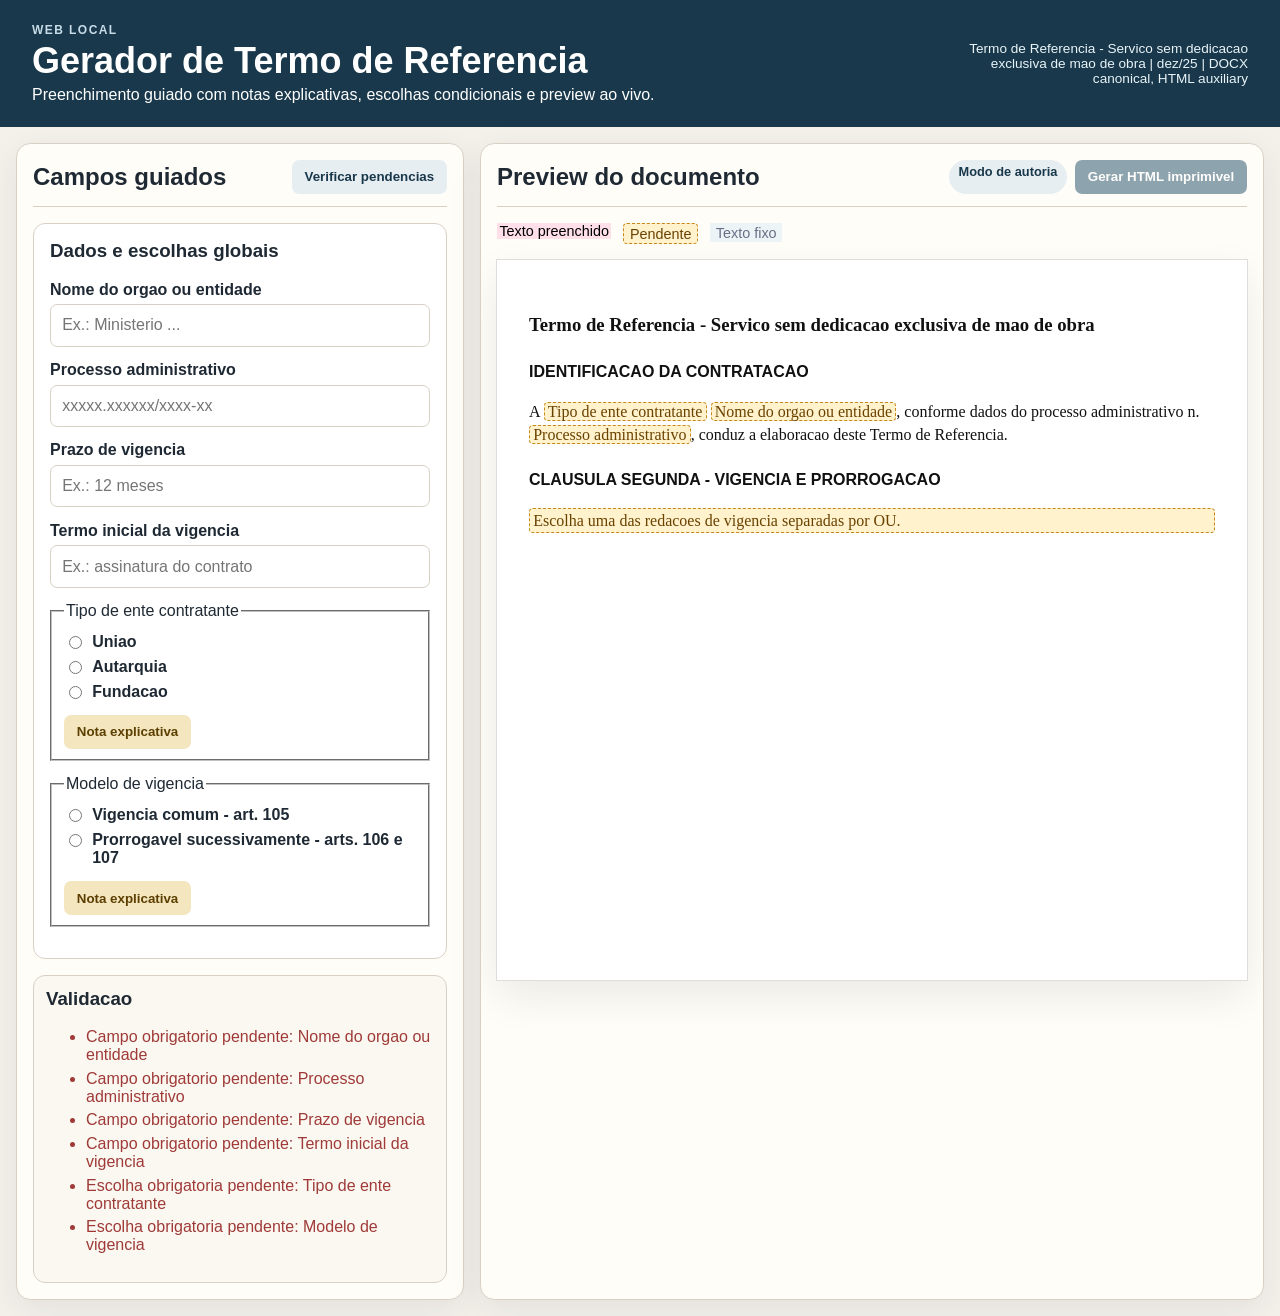
==== app/index.html @ 421a87ec "feat: complete local TR generator v1" ====
<!doctype html>
<html lang="pt-BR">
<head>
  <meta charset="utf-8">
  <meta name="viewport" content="width=device-width, initial-scale=1">
  <title>Gerador de Termo de Referencia</title>
  <link rel="stylesheet" href="styles.css">
</head>
<body>
  <header class="app-header">
    <div>
      <p class="eyebrow">Web local</p>
      <h1>Gerador de Termo de Referencia</h1>
      <p>Preenchimento guiado com notas explicativas, escolhas condicionais e preview ao vivo.</p>
    </div>
    <div class="model-meta" id="model-meta"></div>
  </header>

  <main class="workspace">
    <section class="panel controls" aria-labelledby="controls-title">
      <div class="panel-heading">
        <h2 id="controls-title">Campos guiados</h2>
        <button class="secondary" type="button" id="validate-button">Verificar pendencias</button>
      </div>
      <div id="form-root"></div>
      <div class="validation-box" aria-live="polite">
        <h3>Validacao</h3>
        <ul id="validation-list"></ul>
      </div>
    </section>

    <section class="panel preview" aria-labelledby="preview-title">
      <div class="panel-heading">
        <h2 id="preview-title">Preview do documento</h2>
        <div class="preview-actions">
          <span class="badge">Modo de autoria</span>
          <button type="button" id="export-button">Gerar HTML imprimivel</button>
        </div>
      </div>
      <div class="legend" aria-label="Legenda de autoria">
        <span><mark>Texto preenchido</mark></span>
        <span><span class="unresolved sample">Pendente</span></span>
        <span><span class="fixed sample">Texto fixo</span></span>
      </div>
      <article class="document-preview" id="preview-root"></article>
    </section>
  </main>

  <dialog id="note-dialog" class="note-dialog">
    <form method="dialog">
      <button class="dialog-close" value="close" aria-label="Fechar nota">x</button>
    </form>
    <h2 id="note-title"></h2>
    <div id="note-body"></div>
  </dialog>

  <script src="model-data.js"></script>
  <script src="app.js"></script>
</body>
</html>
---- app/styles.css ----
:root {
  --bg: #f4f1eb;
  --panel: #fffdf8;
  --ink: #1f2933;
  --muted: #667085;
  --line: #d8d0c4;
  --accent: #315c74;
  --accent-strong: #19384b;
  --warning: #9f3a38;
  --mark: #ffe0ea;
  --pending: #fff2cc;
  --fixed: #edf4f7;
}

* {
  box-sizing: border-box;
}

body {
  margin: 0;
  background: var(--bg);
  color: var(--ink);
  font-family: Arial, Helvetica, sans-serif;
}

.app-header {
  display: flex;
  justify-content: space-between;
  gap: 1rem;
  padding: 1.25rem clamp(1rem, 3vw, 2rem);
  background: var(--accent-strong);
  color: #fff;
}

.app-header h1 {
  margin: 0.1rem 0;
  font-size: clamp(1.5rem, 3vw, 2.25rem);
}

.app-header p {
  margin: 0.2rem 0;
}

.eyebrow {
  color: #c8dce8;
  font-size: 0.75rem;
  font-weight: 700;
  letter-spacing: 0.12em;
  text-transform: uppercase;
}

.model-meta {
  align-self: center;
  max-width: 18rem;
  color: #e8f4f8;
  font-size: 0.85rem;
  text-align: right;
}

.workspace {
  display: grid;
  grid-template-columns: minmax(18rem, 28rem) 1fr;
  gap: 1rem;
  padding: 1rem;
}

.panel {
  min-height: calc(100vh - 8rem);
  background: var(--panel);
  border: 1px solid var(--line);
  border-radius: 0.9rem;
  box-shadow: 0 0.6rem 2rem rgba(31, 41, 51, 0.08);
}

.controls {
  overflow: auto;
  padding: 1rem;
}

.preview {
  overflow: auto;
  padding: 1rem;
}

.panel-heading {
  display: flex;
  align-items: center;
  justify-content: space-between;
  gap: 0.75rem;
  border-bottom: 1px solid var(--line);
  margin-bottom: 1rem;
  padding-bottom: 0.75rem;
}

.panel-heading h2 {
  margin: 0;
}

.section-card {
  border: 1px solid var(--line);
  border-radius: 0.75rem;
  margin-bottom: 1rem;
  padding: 1rem;
  background: #fff;
}

.section-card h3 {
  margin-top: 0;
}

.field-group,
.choice-group {
  margin: 0.9rem 0;
}

label {
  display: block;
  font-weight: 700;
  margin-bottom: 0.35rem;
}

input[type="text"] {
  width: 100%;
  border: 1px solid var(--line);
  border-radius: 0.45rem;
  padding: 0.7rem;
  font: inherit;
}

.choice-option {
  display: flex;
  gap: 0.45rem;
  align-items: flex-start;
  margin: 0.45rem 0;
}

button {
  border: 0;
  border-radius: 0.45rem;
  background: var(--accent);
  color: #fff;
  cursor: pointer;
  font-weight: 700;
  padding: 0.6rem 0.8rem;
}

button.secondary {
  background: #e7eef2;
  color: var(--accent-strong);
}

button.note-button {
  margin-top: 0.4rem;
  background: #f4e6bf;
  color: #5c3f00;
}

.validation-box {
  border: 1px solid var(--line);
  border-radius: 0.75rem;
  padding: 0.75rem;
  background: #fbf8f1;
}

.validation-box h3 {
  margin-top: 0;
}

.validation-box li {
  margin: 0.35rem 0;
}

.validation-box .ok {
  color: #206a3b;
}

.validation-box .error {
  color: var(--warning);
}

.document-preview {
  max-width: 54rem;
  min-height: 45rem;
  margin: 0 auto;
  padding: clamp(1rem, 3vw, 2rem);
  background: #fff;
  color: #111;
  font-family: "Times New Roman", Times, serif;
  font-size: 12pt;
  line-height: 1.45;
  box-shadow: 0 0 0 1px #ddd, 0 1rem 2.5rem rgba(0, 0, 0, 0.08);
}

.document-preview h2 {
  font-family: Arial, Helvetica, sans-serif;
  font-size: 1rem;
  margin: 1.4rem 0 0.6rem;
  text-transform: uppercase;
}

mark {
  background: var(--mark);
  padding: 0 0.15rem;
}

.unresolved {
  background: var(--pending);
  border: 1px dashed #c88719;
  border-radius: 0.25rem;
  color: #6a4200;
  padding: 0 0.2rem;
}

.fixed.sample,
.unresolved.sample {
  display: inline-block;
  padding: 0.1rem 0.35rem;
}

.fixed.sample {
  background: var(--fixed);
}

.legend {
  display: flex;
  flex-wrap: wrap;
  gap: 0.75rem;
  margin-bottom: 1rem;
  color: var(--muted);
  font-size: 0.9rem;
}

.badge {
  border-radius: 999px;
  background: #e7eef2;
  color: var(--accent-strong);
  font-size: 0.8rem;
  font-weight: 700;
  padding: 0.25rem 0.6rem;
}

.preview-actions {
  display: flex;
  flex-wrap: wrap;
  gap: 0.5rem;
  justify-content: flex-end;
}

#export-button:disabled {
  cursor: not-allowed;
  opacity: 0.55;
}

.note-dialog {
  max-width: min(44rem, 90vw);
  border: 0;
  border-radius: 0.9rem;
  padding: 1.25rem;
  box-shadow: 0 1rem 4rem rgba(0, 0, 0, 0.25);
}

.note-dialog::backdrop {
  background: rgba(0, 0, 0, 0.35);
}

.dialog-close {
  float: right;
  background: #ececec;
  color: #333;
}

@media (max-width: 860px) {
  .app-header {
    display: block;
  }

  .model-meta {
    margin-top: 0.75rem;
    text-align: left;
  }

  .workspace {
    grid-template-columns: 1fr;
  }

  .preview-actions {
    justify-content: flex-start;
  }

  .panel {
    min-height: auto;
  }
}
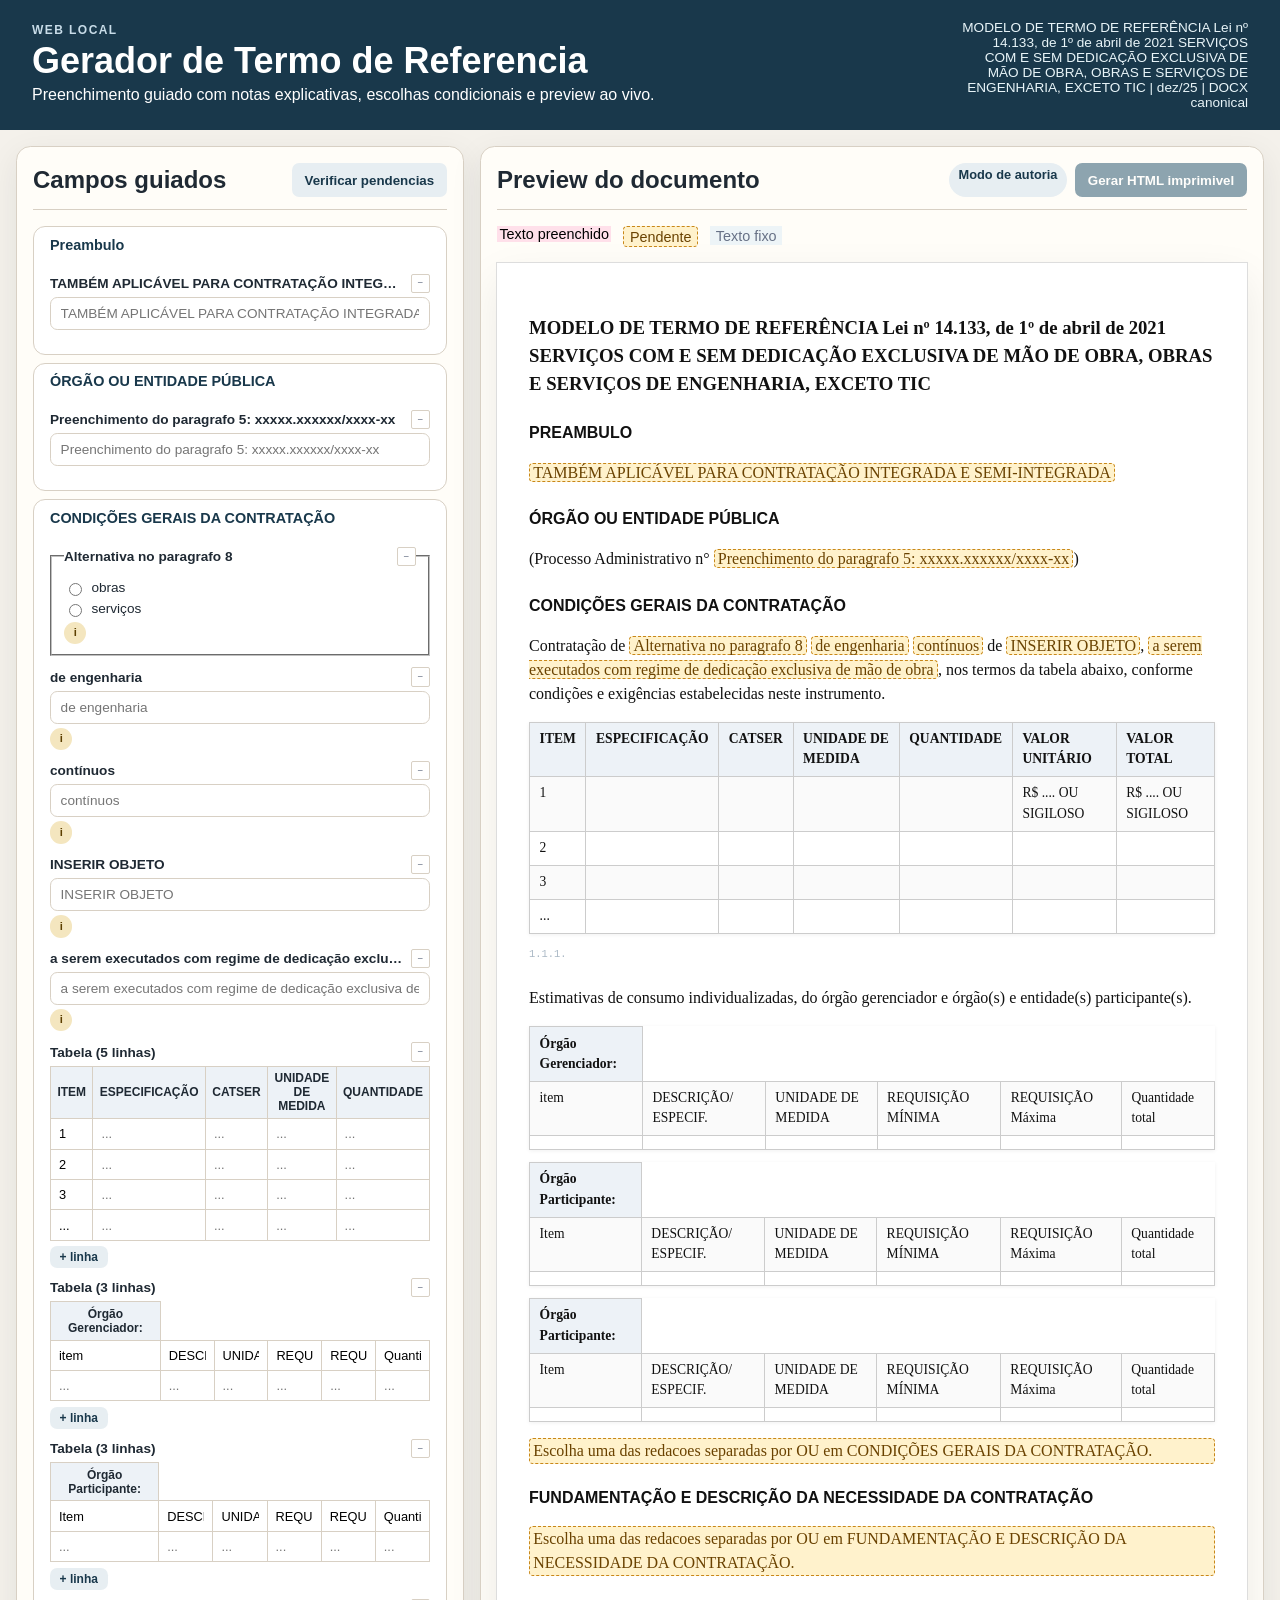
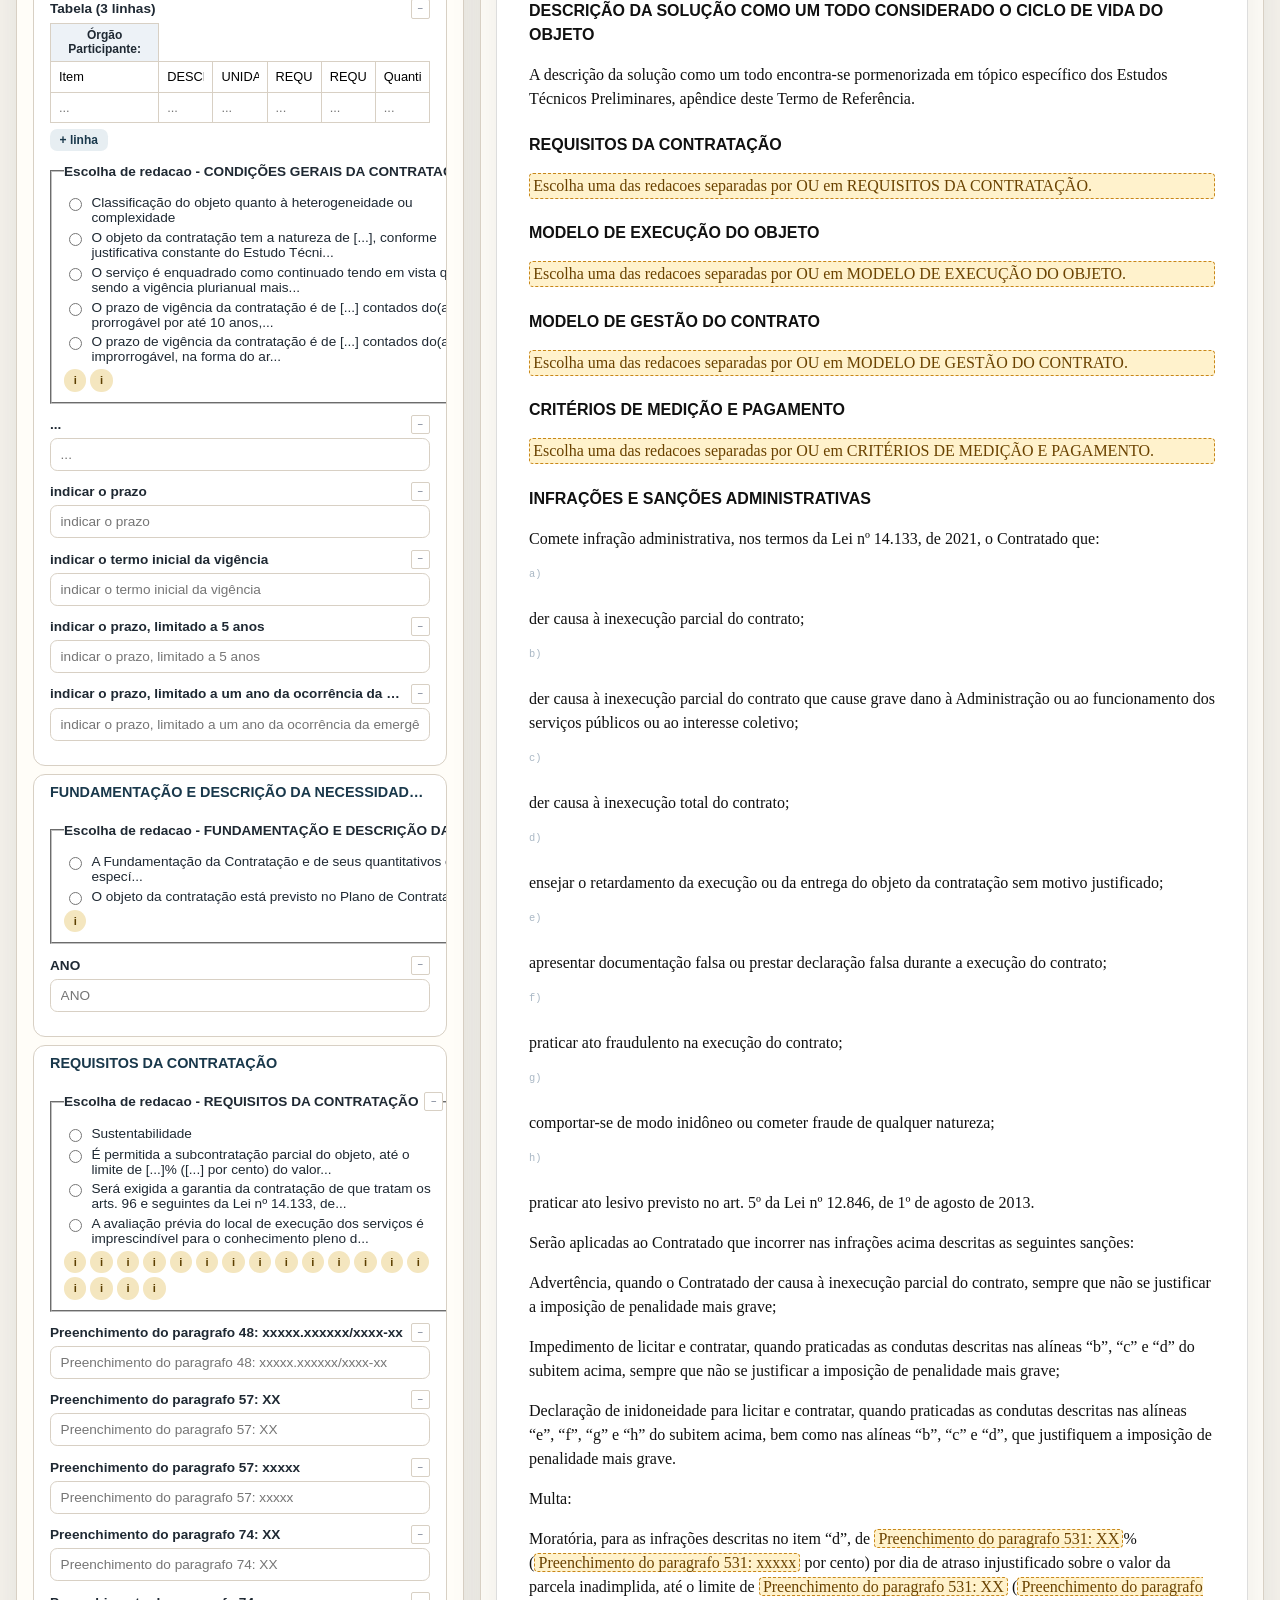
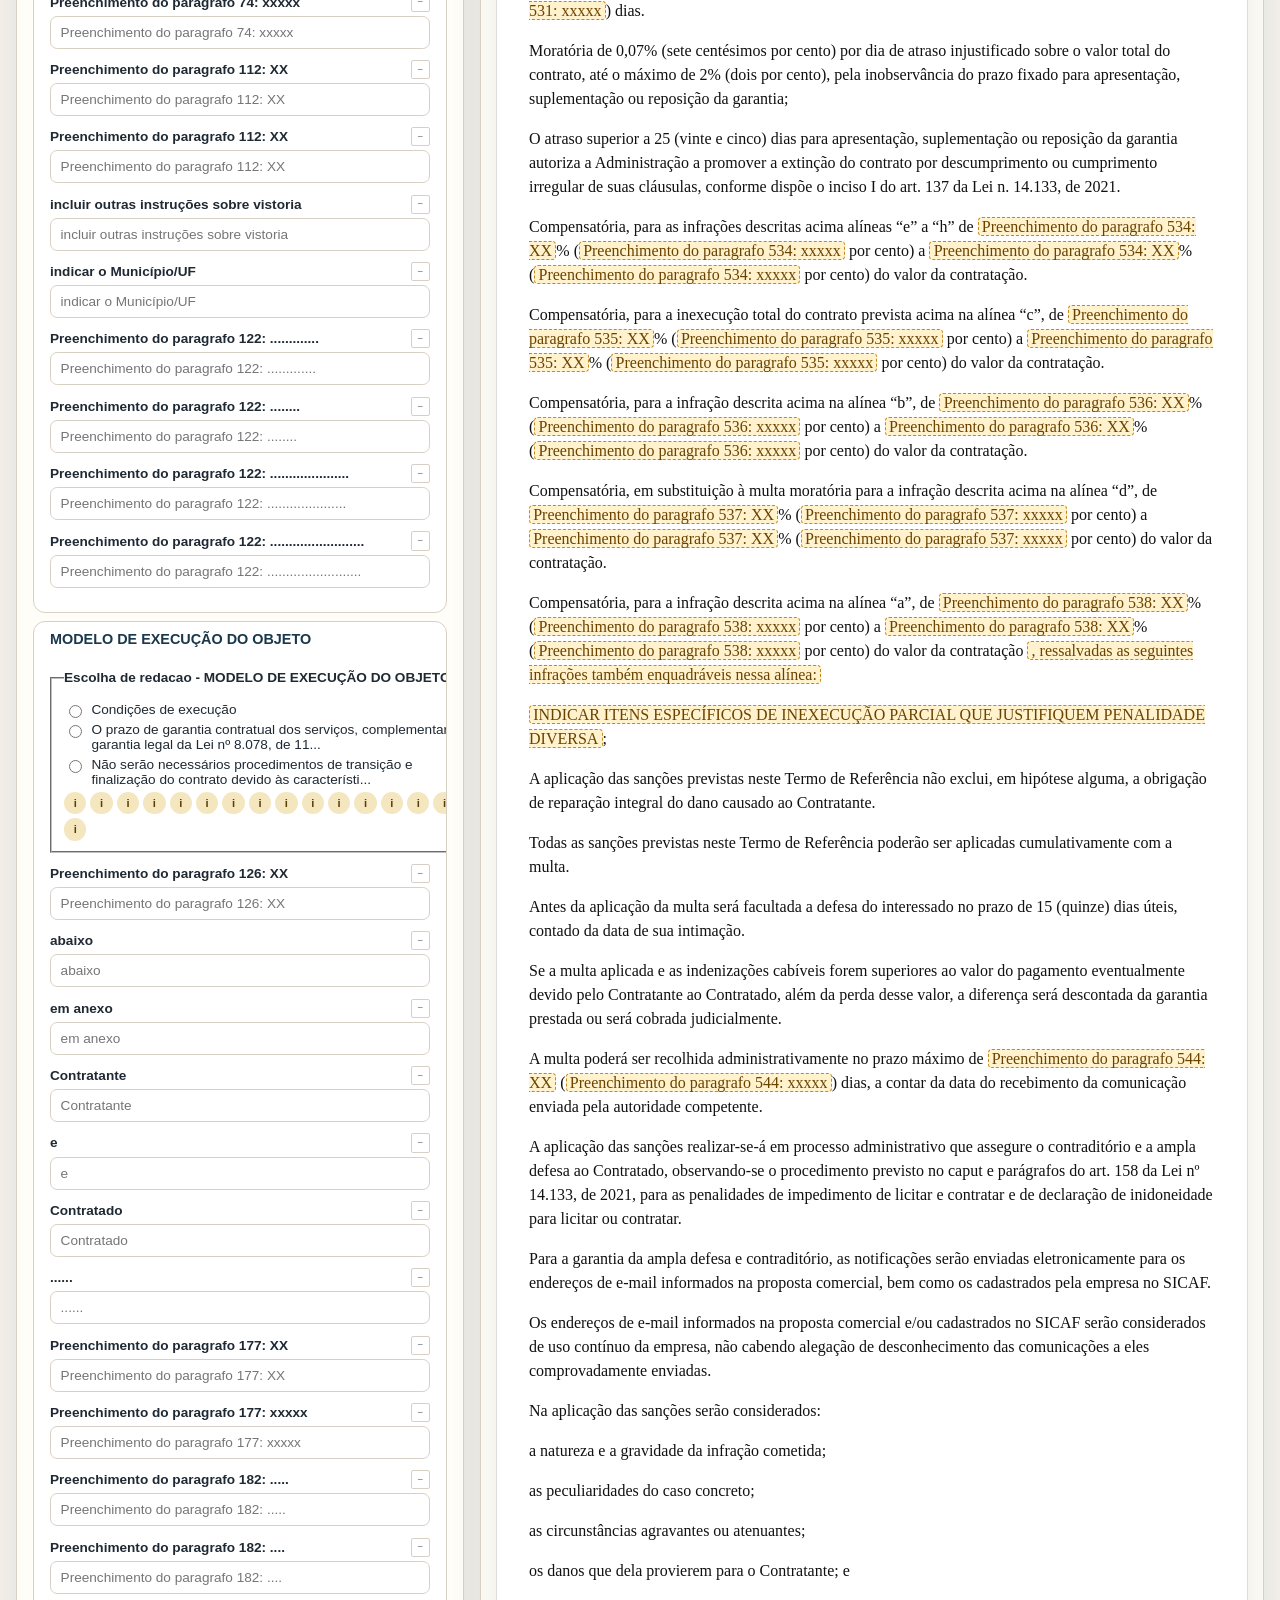
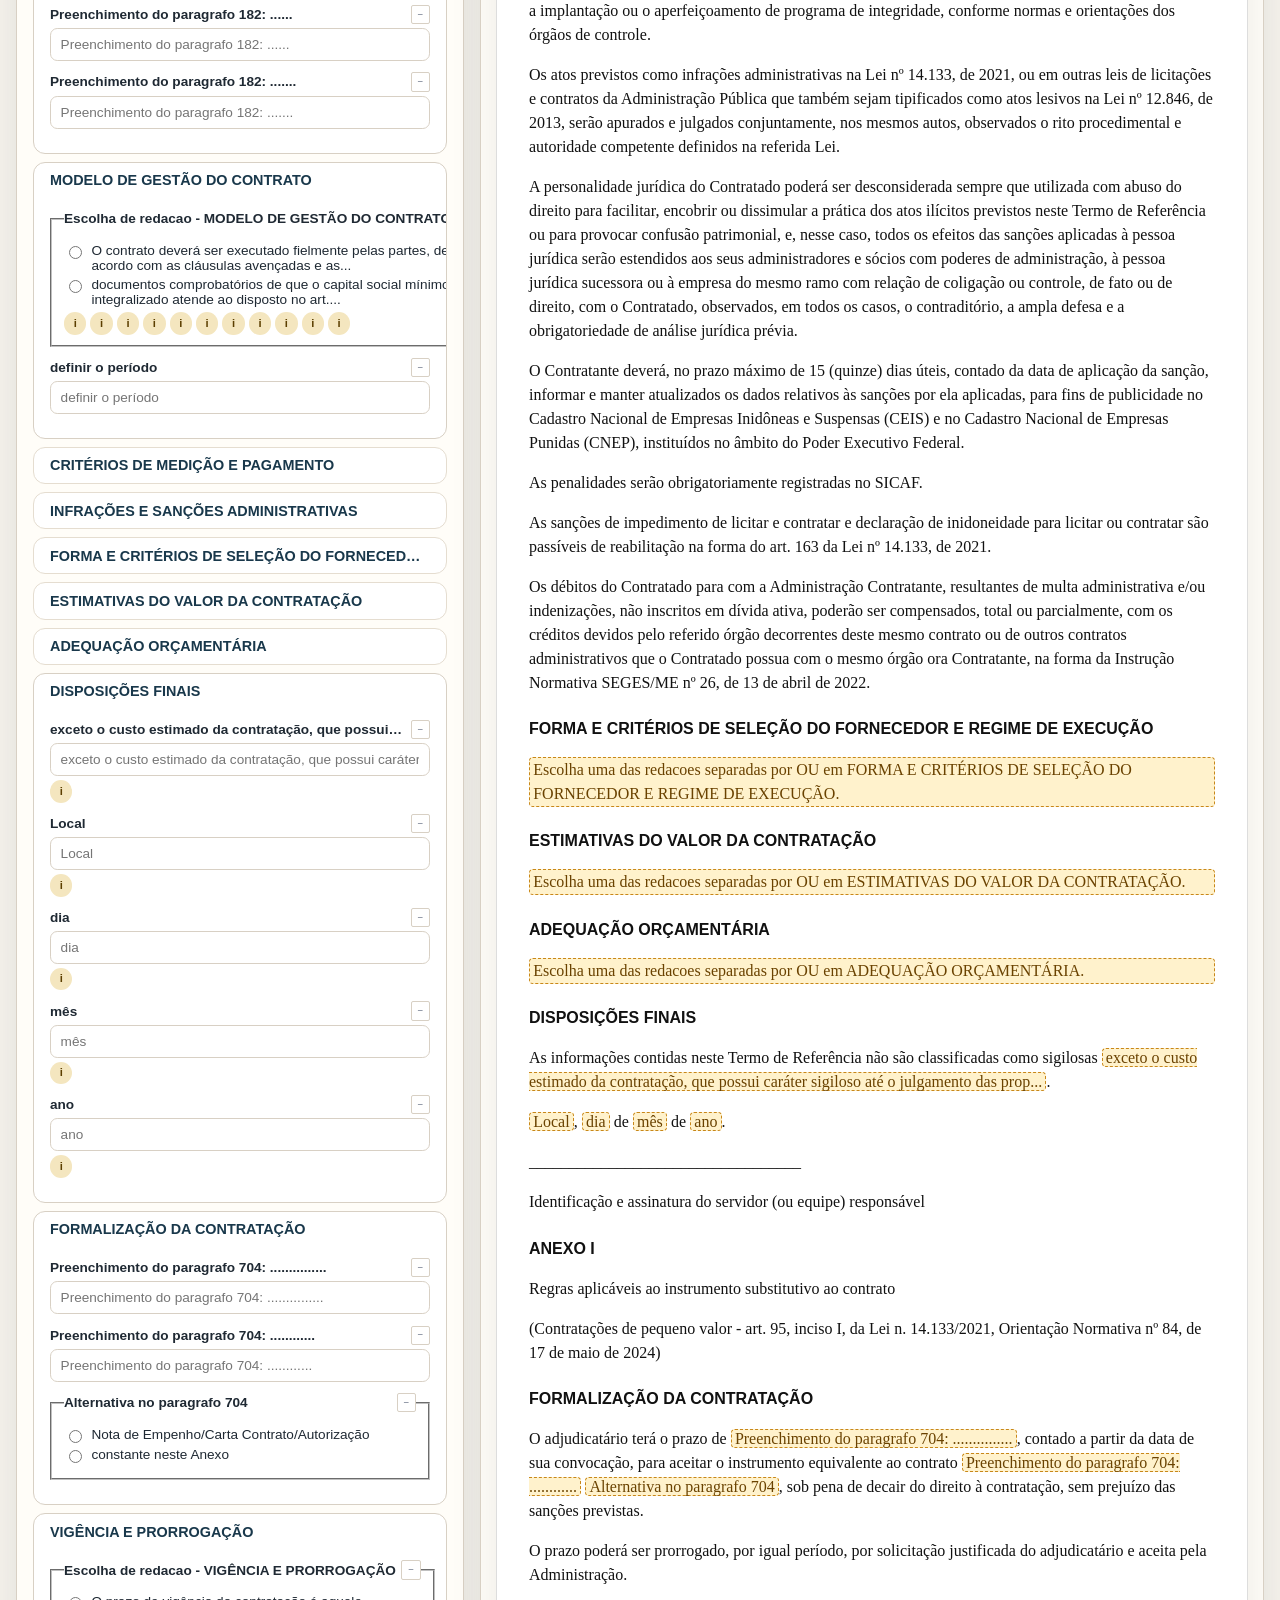
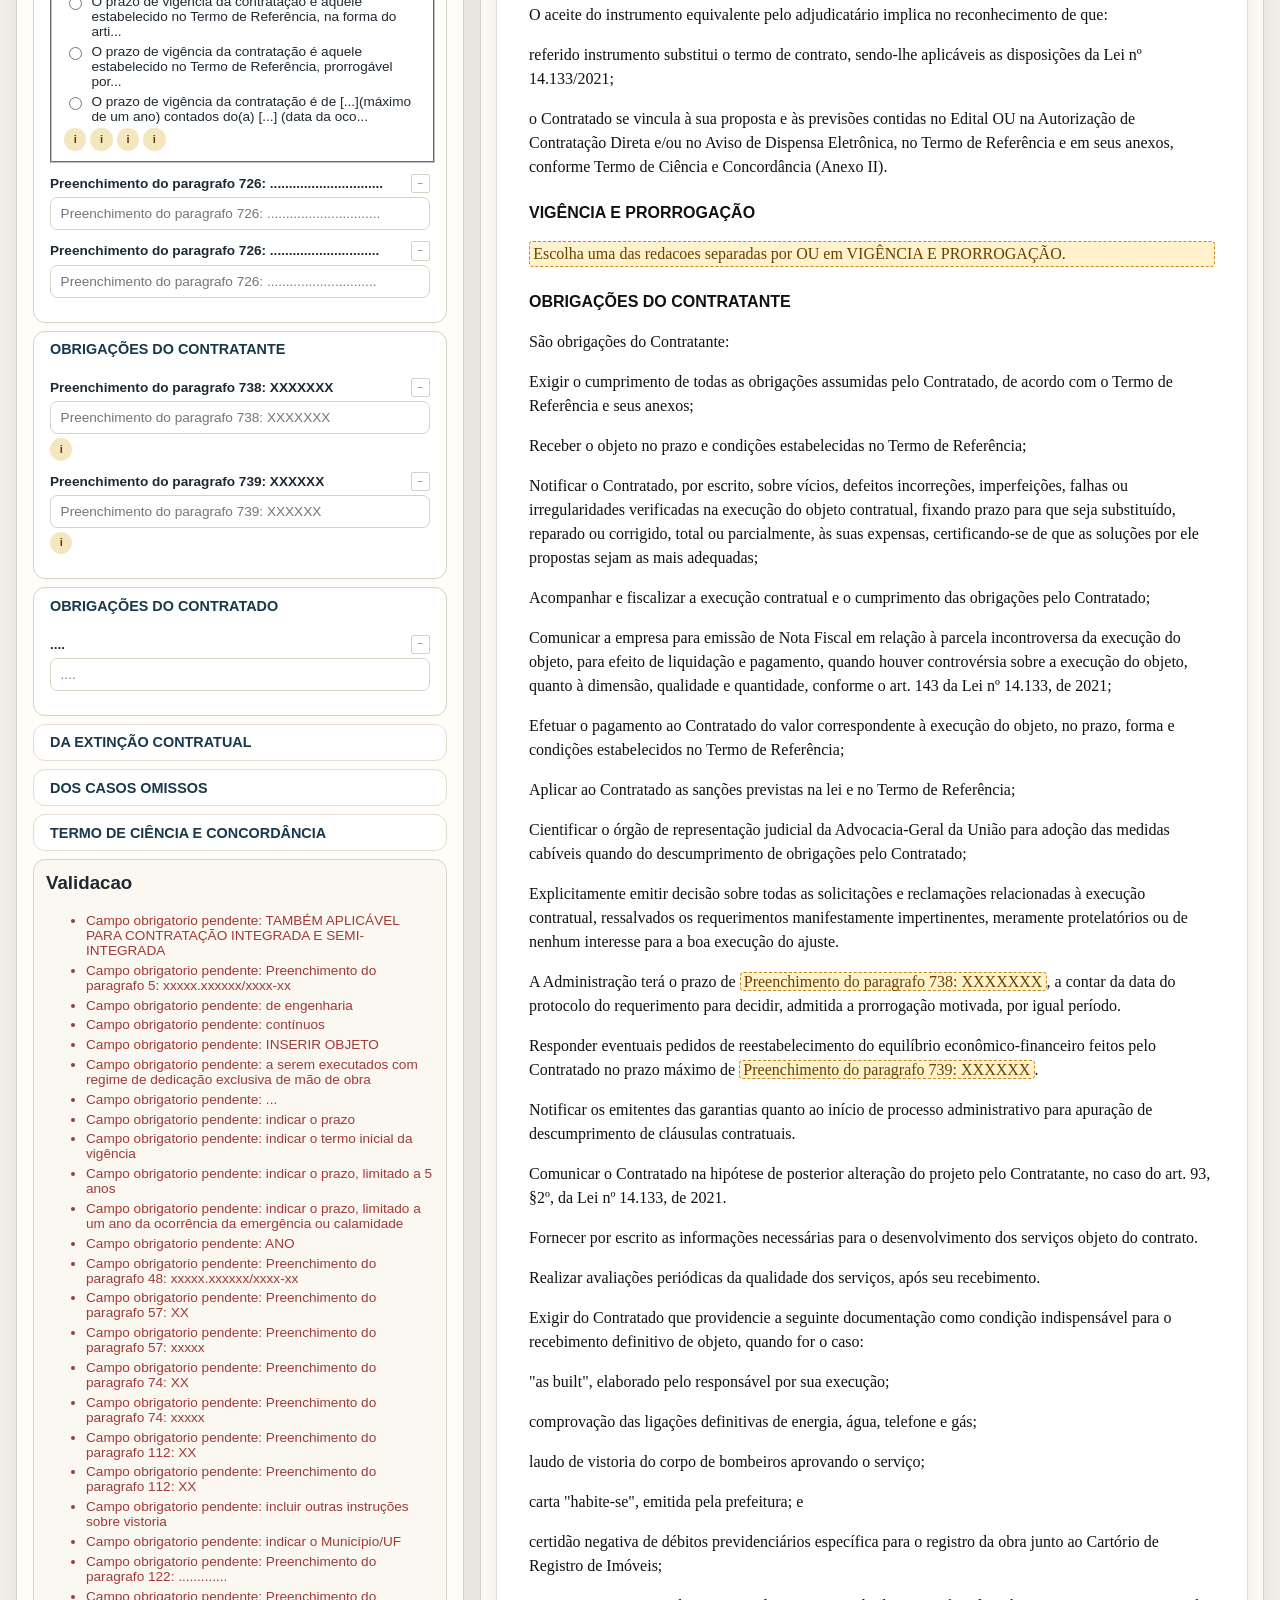
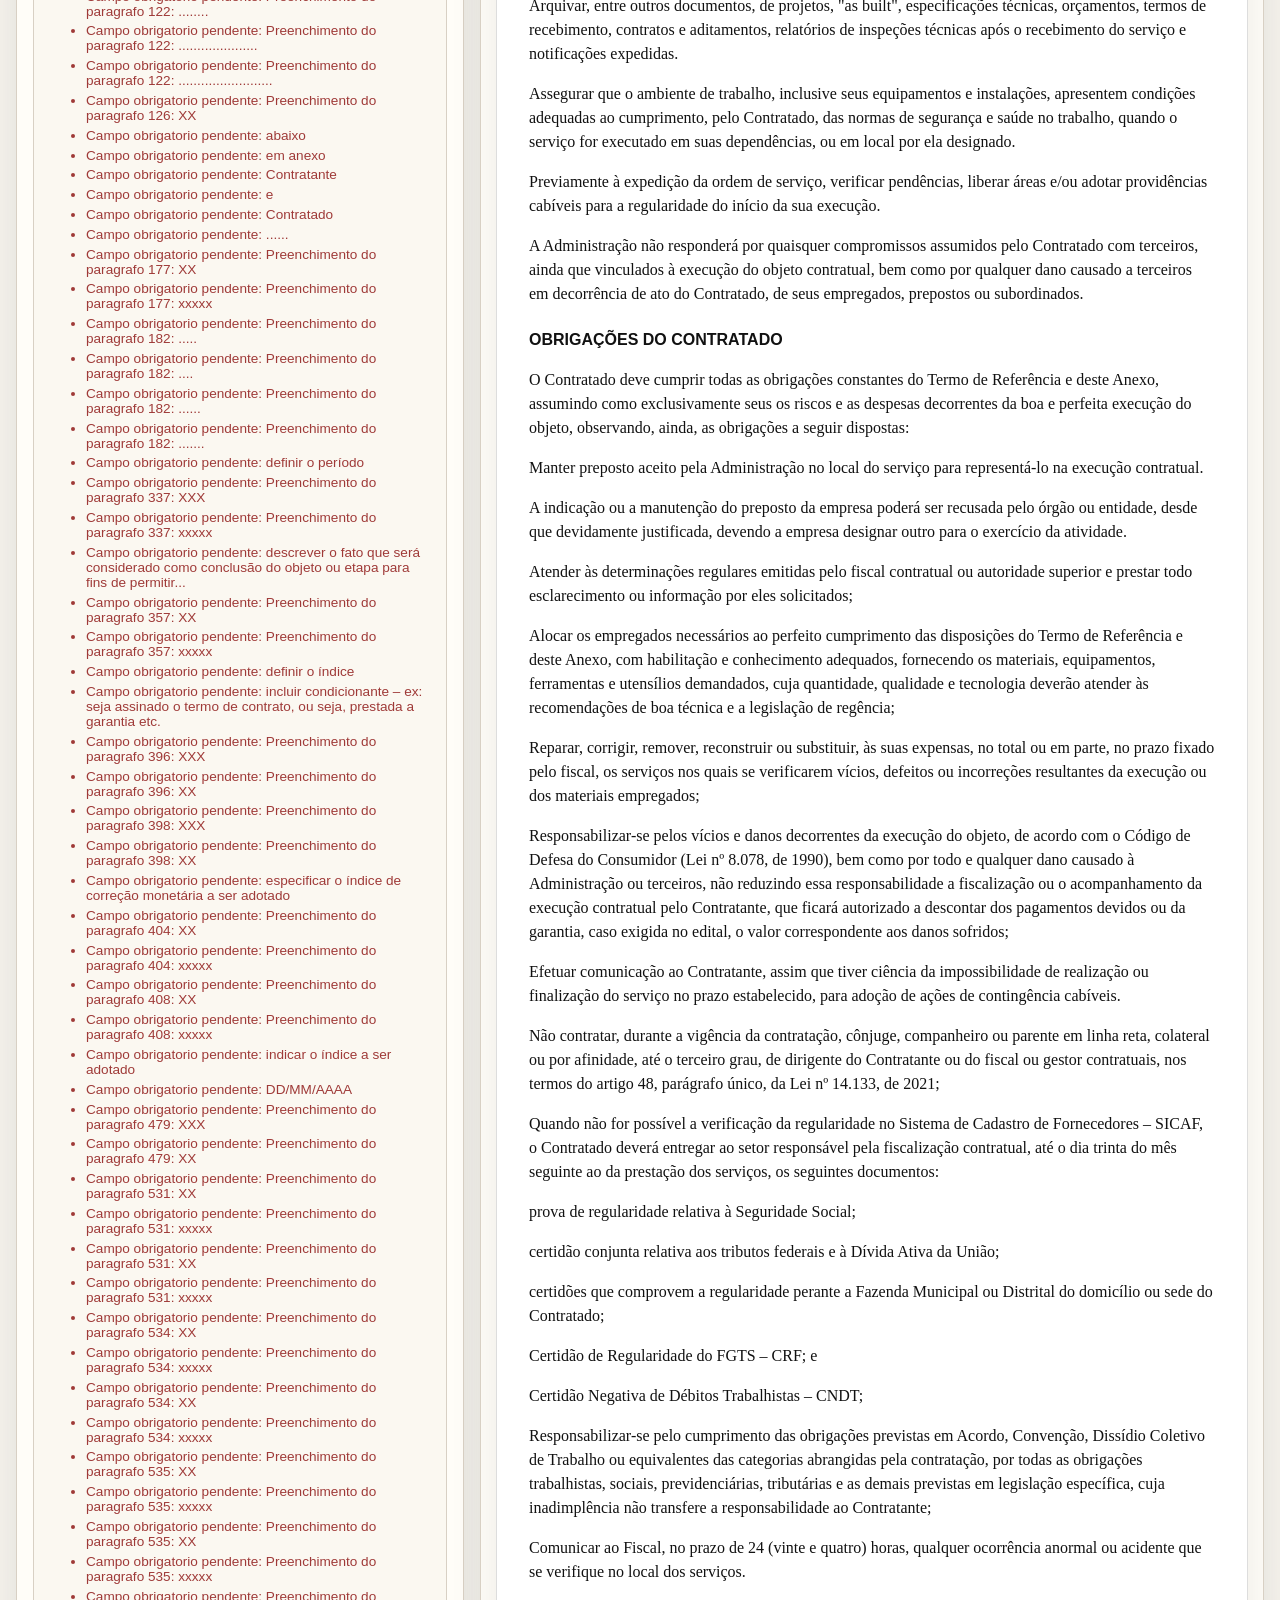
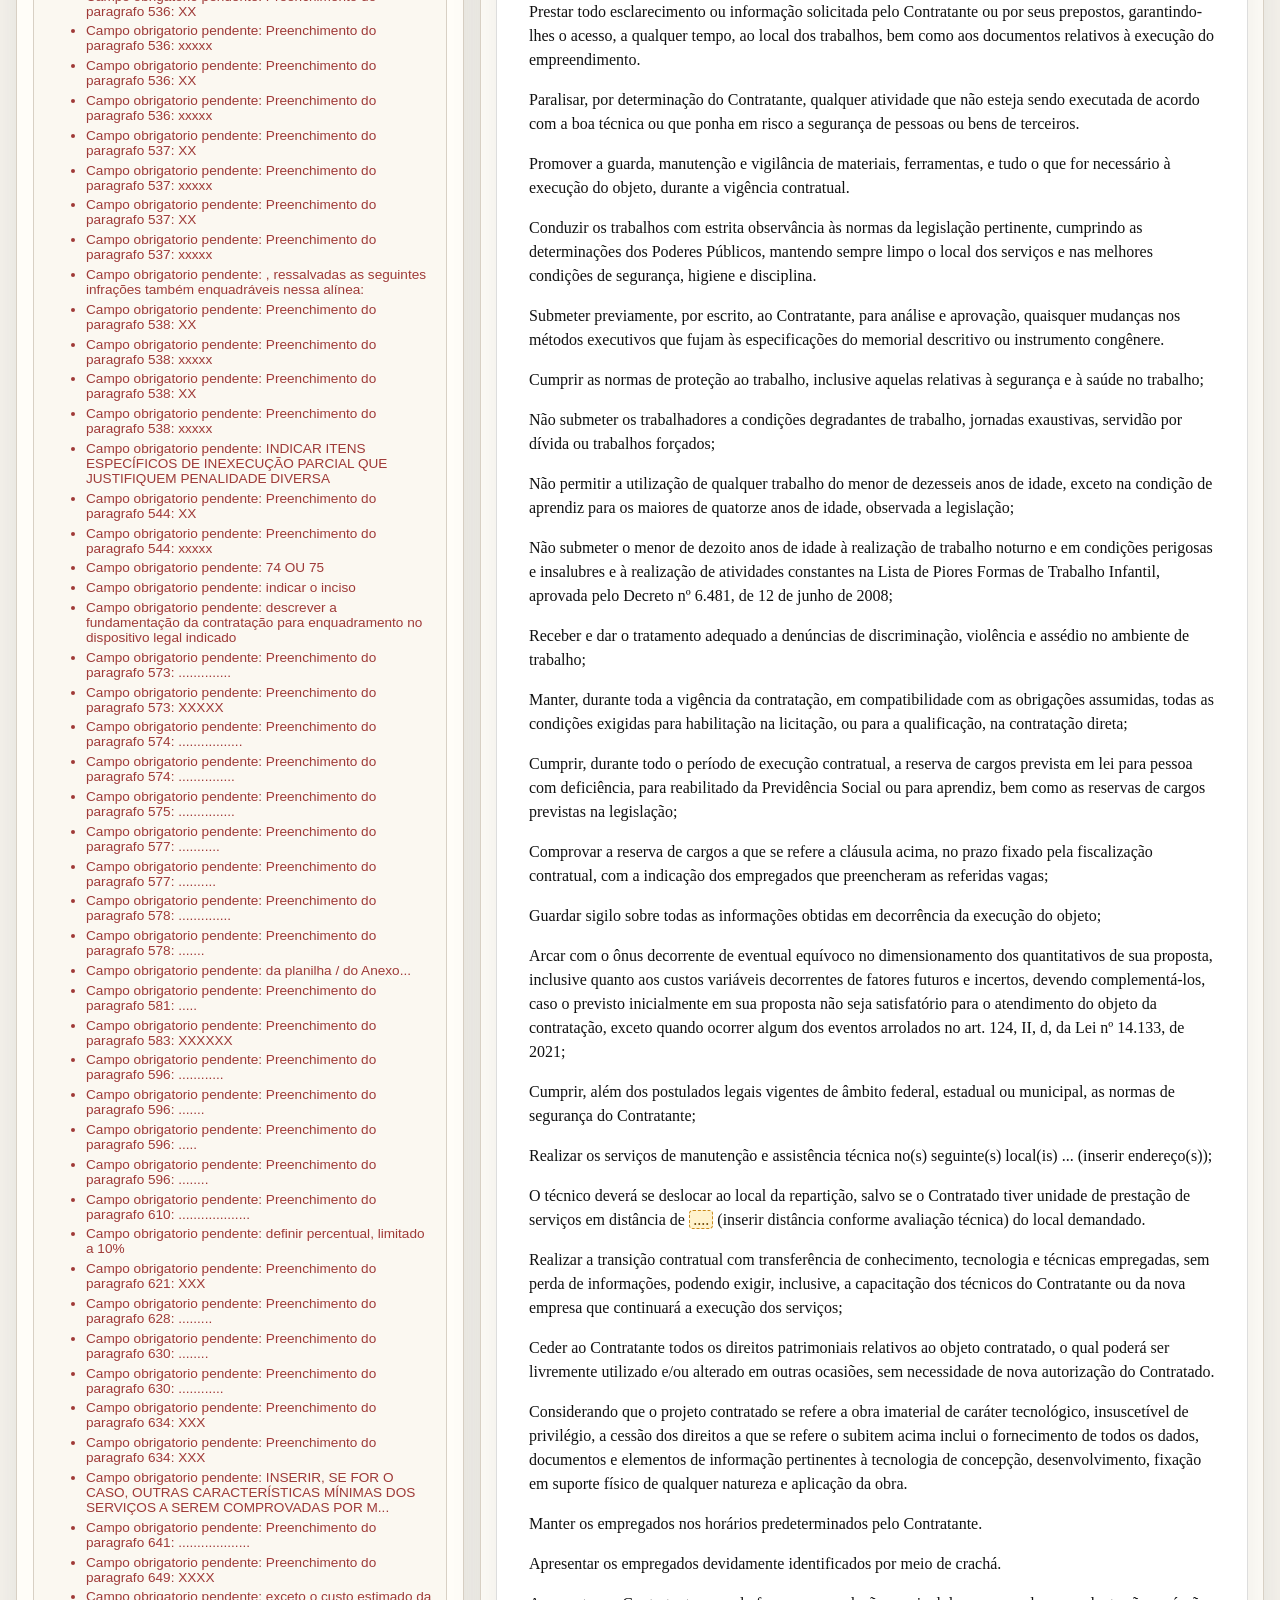
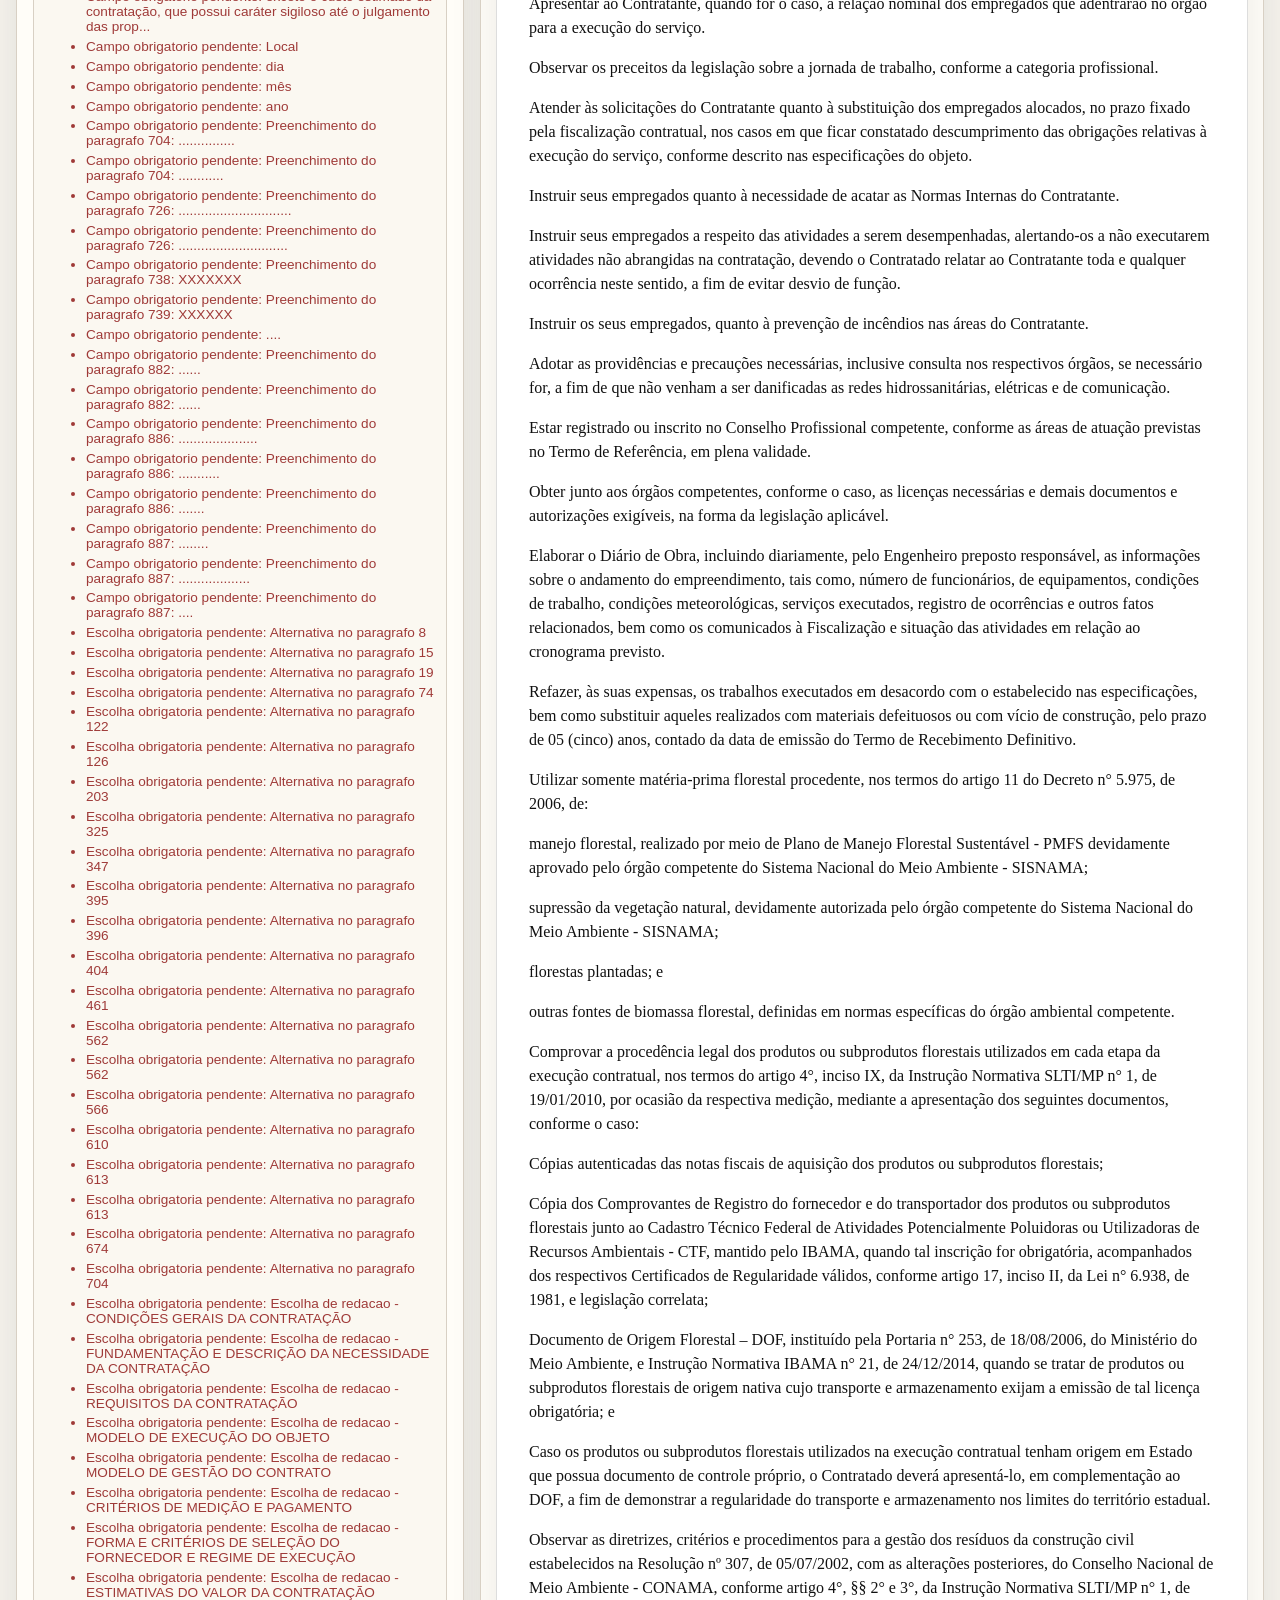
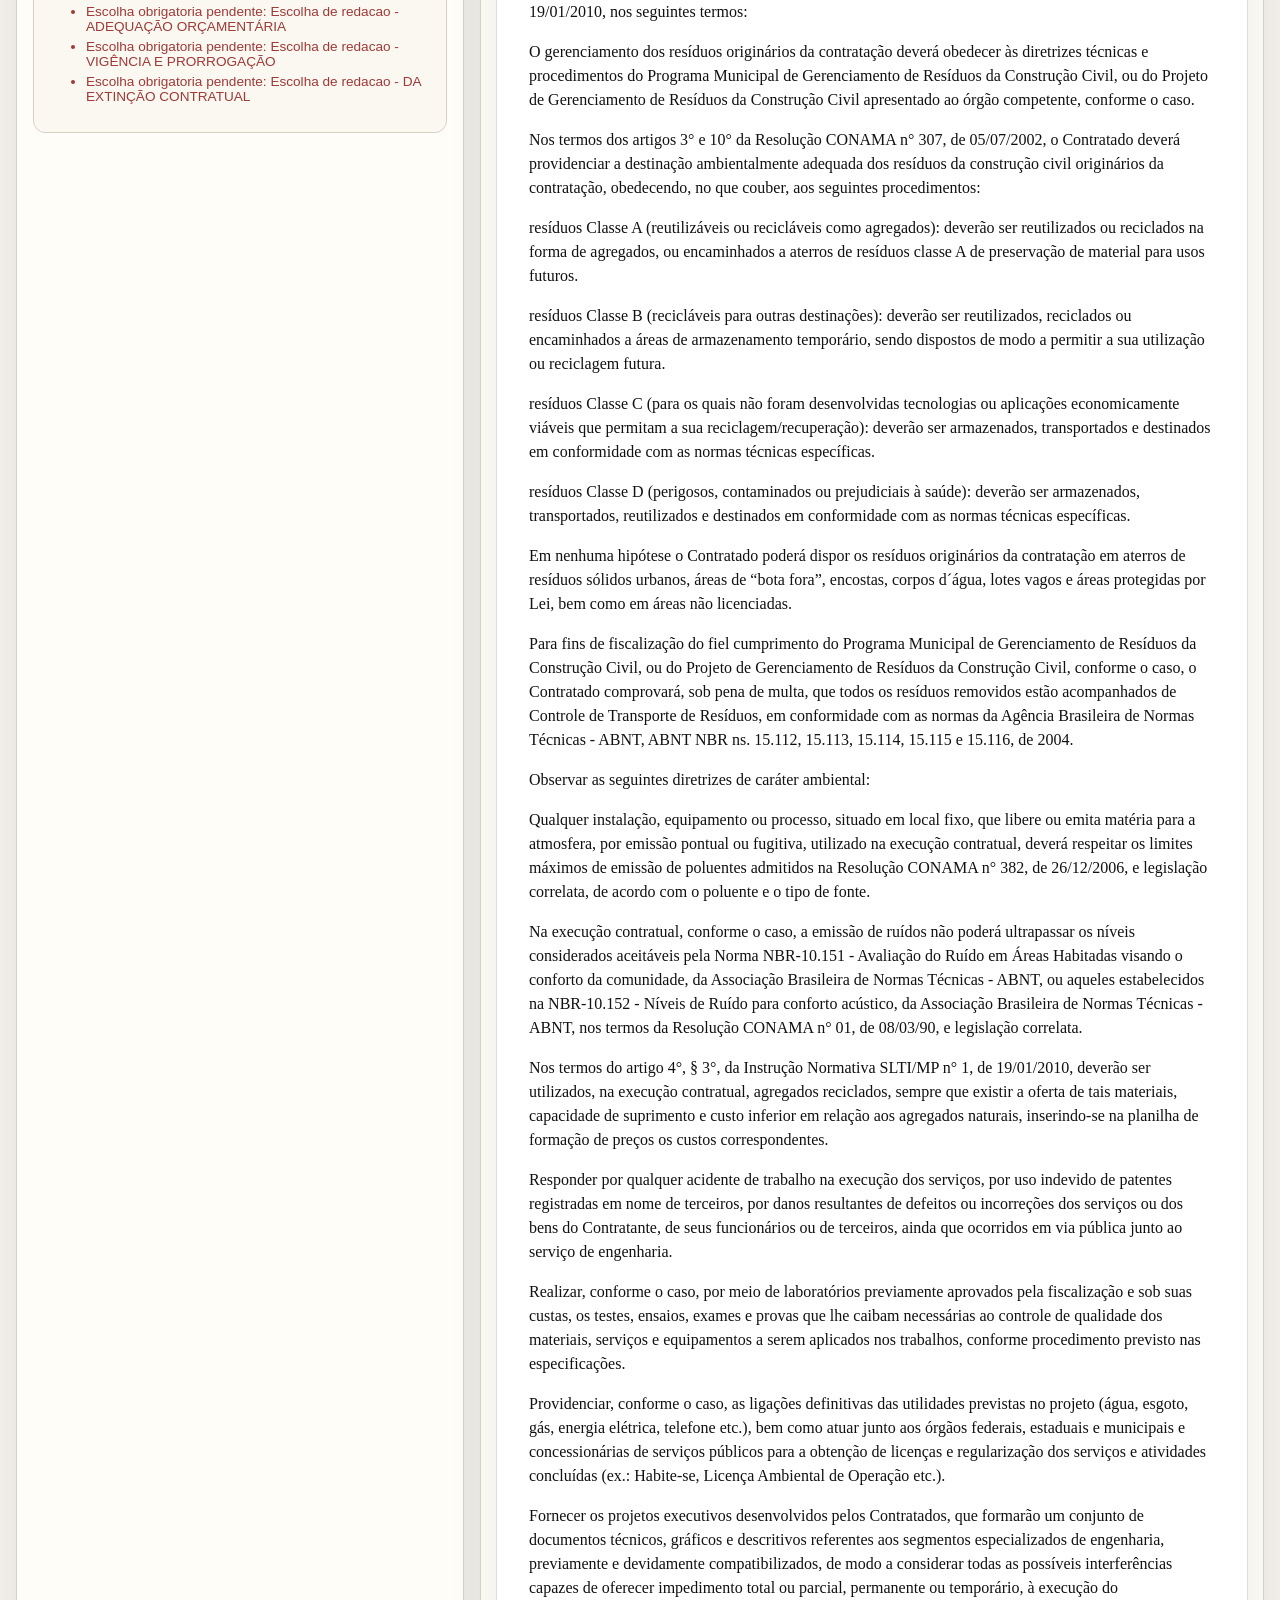
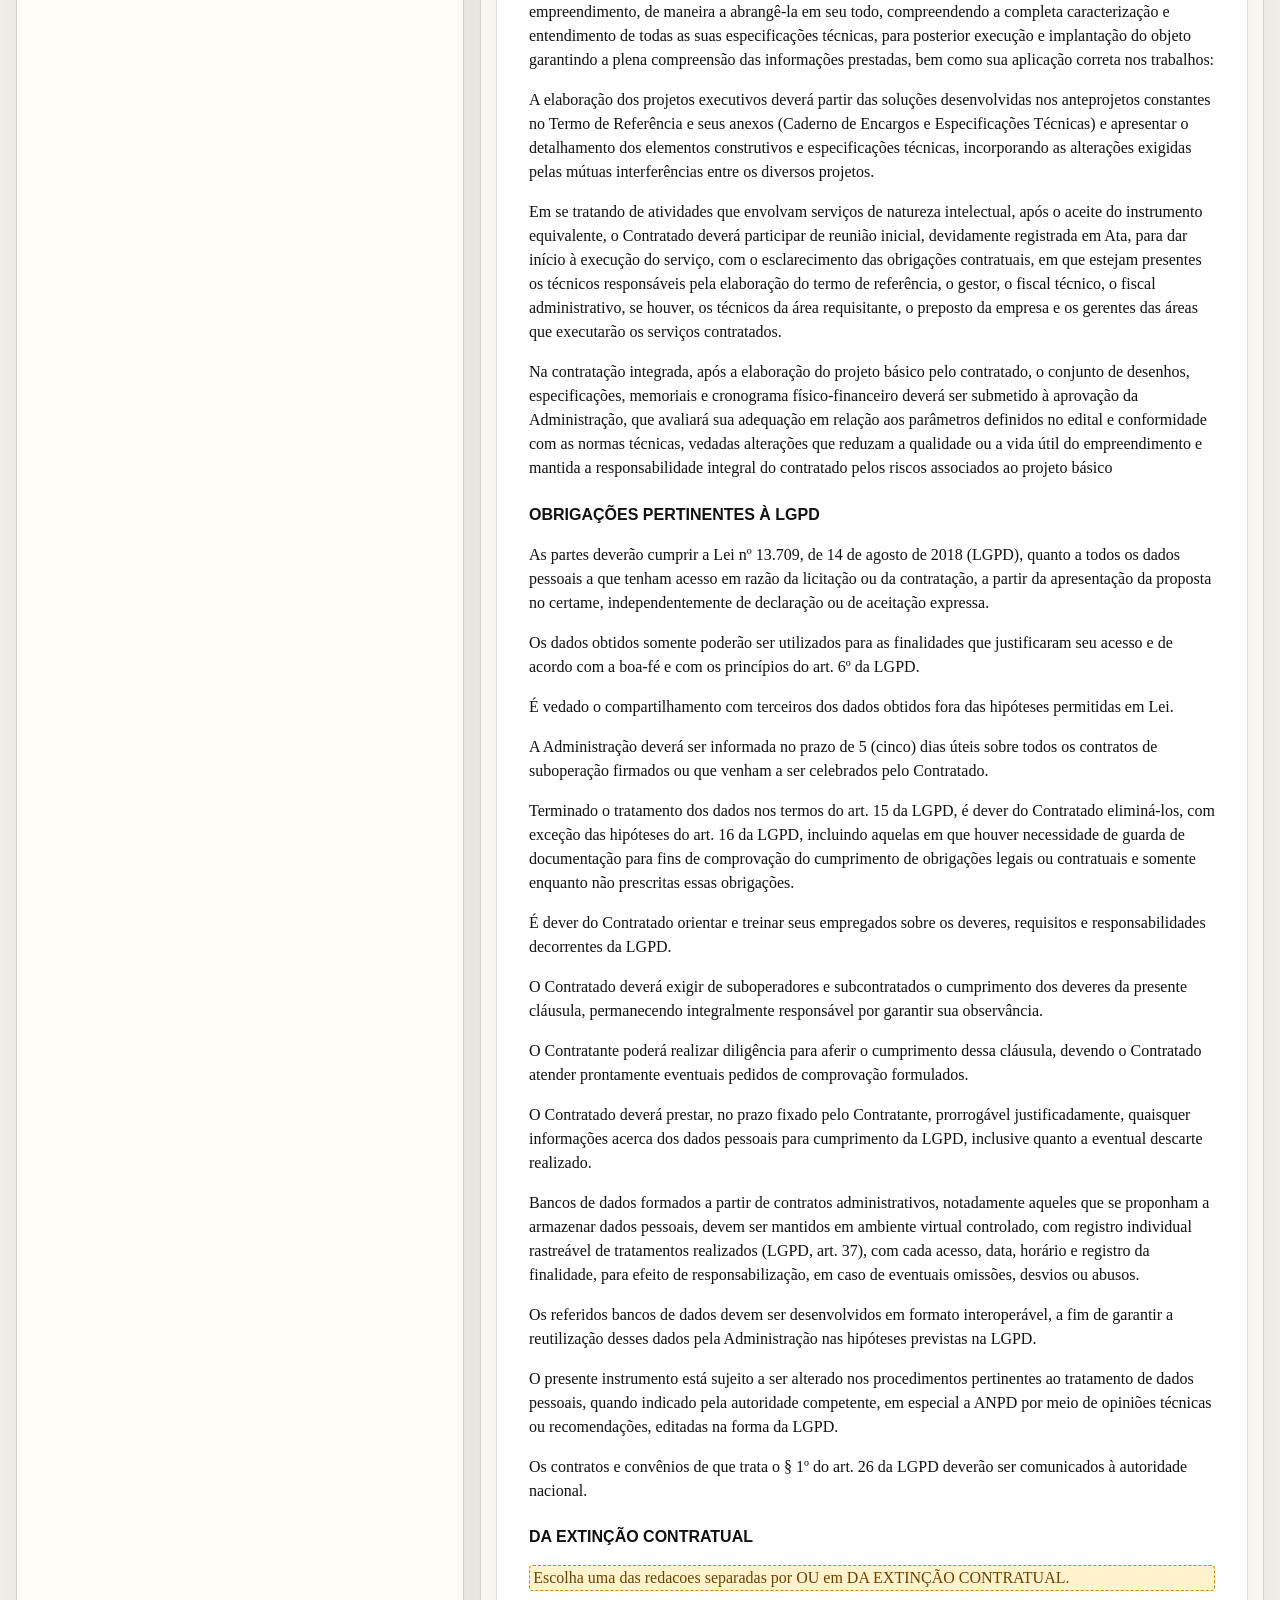
==== commit 48a5ab58: "chore: iteracao experimental sem metodologia Melhorias aplicadas de forma exploratoria: - Extrator D" ====
--- a/app/index.html
+++ b/app/index.html
@@ -50,7 +50,6 @@
     <form method="dialog">
       <button class="dialog-close" value="close" aria-label="Fechar nota">x</button>
     </form>
-    <h2 id="note-title"></h2>
     <div id="note-body"></div>
   </dialog>
 
--- a/app/styles.css
+++ b/app/styles.css
@@ -96,63 +96,189 @@
   margin: 0;
 }
 
+/* Section Card - Collapsible */
 .section-card {
   border: 1px solid var(--line);
   border-radius: 0.75rem;
-  margin-bottom: 1rem;
-  padding: 1rem;
+  margin-bottom: 0.5rem;
   background: #fff;
-}
-
-.section-card h3 {
-  margin-top: 0;
-}
-
+  transition: box-shadow 0.2s;
+  overflow: hidden;
+}
+
+.section-card.collapsed {
+  box-shadow: none;
+  border-color: #e5ddd0;
+}
+
+.section-header {
+  padding: 0.6rem 1rem;
+  cursor: pointer;
+  user-select: none;
+  display: flex;
+  align-items: center;
+  justify-content: space-between;
+}
+
+.section-header h3 {
+  margin: 0;
+  font-size: 0.9rem;
+  color: var(--accent-strong);
+  white-space: nowrap;
+  overflow: hidden;
+  text-overflow: ellipsis;
+}
+
+.section-body {
+  padding: 0 1rem 0.8rem;
+  transition: max-height 0.35s ease, opacity 0.35s ease, padding 0.35s ease;
+  max-height: 2000px;
+  opacity: 1;
+  overflow: visible;
+}
+
+.section-card.collapsed .section-body {
+  max-height: 0 !important;
+  overflow: hidden !important;
+  padding-top: 0 !important;
+  padding-bottom: 0 !important;
+  opacity: 0 !important;
+}
+
+/* Field / Choice Groups */
 .field-group,
 .choice-group {
-  margin: 0.9rem 0;
-}
-
-label {
-  display: block;
-  font-weight: 700;
-  margin-bottom: 0.35rem;
+  margin: 0.7rem 0;
+  transition: opacity 0.25s;
+}
+
+.field-group.excluded,
+.choice-group.excluded {
+  opacity: 0.4;
+}
+
+.field-group.excluded input,
+.choice-group.excluded input {
+  pointer-events: none;
+}
+
+.field-label,
+.field-group label.field-label,
+.choice-group legend.field-label {
+  display: flex;
+  align-items: center;
+  gap: 0.35rem;
+  font-weight: 700;
+  font-size: 0.85rem;
+  color: var(--ink);
+  margin-bottom: 0.25rem;
+  padding: 0;
+  border: none;
+  width: 100%;
+}
+
+.field-label span,
+.field-label-row .table-label {
+  flex: 1;
+  overflow: hidden;
+  text-overflow: ellipsis;
+  white-space: nowrap;
+}
+
+.field-label-row {
+  display: flex;
+  align-items: center;
+  gap: 0.35rem;
+  margin-bottom: 0.25rem;
+}
+
+.exclude-toggle {
+  flex-shrink: 0;
+  background: transparent;
+  color: var(--muted);
+  border: 1px solid var(--line);
+  border-radius: 2px;
+  padding: 0;
+  font-size: 0.6rem;
+  line-height: 1.2;
+  cursor: pointer;
+  width: 1.2rem;
+  height: 1.2rem;
+  display: inline-flex;
+  align-items: center;
+  justify-content: center;
+  transition: all 0.15s;
+  font-weight: 400;
+}
+
+.exclude-toggle:hover {
+  background: #f0e8d8;
+  color: var(--warning);
+  border-color: var(--warning);
+}
+
+.field-note-row {
+  display: flex;
+  flex-wrap: wrap;
+  gap: 0.25rem;
+  margin-top: 0.25rem;
+}
+
+button.note-button {
+  background: #f4e6bf;
+  color: #5c3f00;
+  border-radius: 50%;
+  width: 1.4rem;
+  height: 1.4rem;
+  padding: 0;
+  font-size: 0.7rem;
+  font-weight: 700;
+  line-height: 1;
+  display: inline-flex;
+  align-items: center;
+  justify-content: center;
 }
 
 input[type="text"] {
   width: 100%;
   border: 1px solid var(--line);
   border-radius: 0.45rem;
-  padding: 0.7rem;
+  padding: 0.5rem 0.6rem;
   font: inherit;
+  font-size: 0.85rem;
+  transition: border-color 0.15s;
+}
+
+input[type="text"]:focus {
+  border-color: var(--accent);
+  outline: none;
+  box-shadow: 0 0 0 2px rgba(49, 92, 116, 0.15);
 }
 
 .choice-option {
   display: flex;
-  gap: 0.45rem;
+  gap: 0.4rem;
   align-items: flex-start;
-  margin: 0.45rem 0;
-}
-
-button {
-  border: 0;
-  border-radius: 0.45rem;
-  background: var(--accent);
-  color: #fff;
-  cursor: pointer;
-  font-weight: 700;
-  padding: 0.6rem 0.8rem;
-}
-
-button.secondary {
-  background: #e7eef2;
-  color: var(--accent-strong);
-}
-
-button.note-button {
-  margin-top: 0.4rem;
-  background: #f4e6bf;
-  color: #5c3f00;
+  margin: 0.3rem 0;
+  font-size: 0.85rem;
+  word-break: break-word;
+  overflow-wrap: break-word;
+}
+
+.choice-option span {
+  flex: 1;
+  min-width: 0;
+}
+
+.choice-group legend {
+  font-weight: 700;
+  font-size: 0.85rem;
+  margin-bottom: 0.2rem;
+  max-width: 100%;
+}
+
+.choice-group legend.field-label {
+  max-width: 100%;
 }
 
 .validation-box {
@@ -167,7 +293,8 @@
 }
 
 .validation-box li {
-  margin: 0.35rem 0;
+  margin: 0.3rem 0;
+  font-size: 0.85rem;
 }
 
 .validation-box .ok {
@@ -187,7 +314,7 @@
   color: #111;
   font-family: "Times New Roman", Times, serif;
   font-size: 12pt;
-  line-height: 1.45;
+  line-height: 1.5;
   box-shadow: 0 0 0 1px #ddd, 0 1rem 2.5rem rgba(0, 0, 0, 0.08);
 }
 
@@ -211,6 +338,16 @@
   padding: 0 0.2rem;
 }
 
+.excluded-placeholder {
+  display: inline-block;
+  width: 0.6em;
+  height: 0.6em;
+  background: #ddd;
+  border-radius: 50%;
+  vertical-align: middle;
+  margin: 0 0.15em;
+}
+
 .fixed.sample,
 .unresolved.sample {
   display: inline-block;
@@ -251,12 +388,15 @@
   opacity: 0.55;
 }
 
+/* Note Dialog */
 .note-dialog {
   max-width: min(44rem, 90vw);
   border: 0;
   border-radius: 0.9rem;
   padding: 1.25rem;
   box-shadow: 0 1rem 4rem rgba(0, 0, 0, 0.25);
+  font-size: 0.9rem;
+  line-height: 1.5;
 }
 
 .note-dialog::backdrop {
@@ -267,6 +407,123 @@
   float: right;
   background: #ececec;
   color: #333;
+  padding: 0.2rem 0.6rem;
+}
+
+/* Paragraph Index in Preview */
+.p-index {
+  color: #aab8c5;
+  font-family: monospace;
+  font-size: 0.65rem;
+  margin-right: 0.2rem;
+  user-select: none;
+  vertical-align: super;
+  cursor: pointer;
+  transition: color 0.15s;
+}
+
+.p-index:hover {
+  color: var(--accent);
+  text-decoration: underline;
+}
+
+/* Table Preview */
+.preview-table {
+  width: 100%;
+  border-collapse: collapse;
+  margin: 0.75rem 0;
+  font-size: 0.85rem;
+  box-shadow: 0 1px 4px rgba(0,0,0,0.06);
+}
+
+.preview-table th,
+.preview-table td {
+  border: 1px solid #ccc;
+  padding: 0.4rem 0.6rem;
+  text-align: left;
+  vertical-align: top;
+}
+
+.preview-table th {
+  background: #edf2f7;
+  font-weight: 700;
+}
+
+.preview-table tr:nth-child(even) td {
+  background: #fafafa;
+}
+
+/* Table Editor in Form */
+.table-editor {
+  margin: 0.6rem 0;
+  overflow-x: auto;
+  transition: opacity 0.25s;
+}
+
+.table-editor.excluded {
+  opacity: 0.4;
+  pointer-events: none;
+}
+
+.table-label {
+  font-weight: 700;
+  font-size: 0.85rem;
+  color: var(--ink);
+}
+
+.mini-table {
+  width: 100%;
+  border-collapse: collapse;
+  font-size: 0.8rem;
+}
+
+.mini-table th,
+.mini-table td {
+  border: 1px solid var(--line);
+  padding: 0.2rem;
+}
+
+.mini-table th {
+  background: #edf2f7;
+  font-weight: 700;
+  padding: 0.3rem 0.4rem;
+  font-size: 0.75rem;
+}
+
+.table-cell-input {
+  width: 100%;
+  border: none;
+  background: transparent;
+  padding: 0.25rem 0.3rem;
+  font: inherit;
+  font-size: 0.8rem;
+}
+
+.table-cell-input:focus {
+  outline: none;
+  background: #fffef0;
+}
+
+.table-add-row {
+  margin-top: 0.35rem;
+  padding: 0.25rem 0.6rem;
+  font-size: 0.75rem;
+}
+
+/* Buttons */
+button {
+  border: 0;
+  border-radius: 0.45rem;
+  background: var(--accent);
+  color: #fff;
+  cursor: pointer;
+  font-weight: 700;
+  padding: 0.6rem 0.8rem;
+}
+
+button.secondary {
+  background: #e7eef2;
+  color: var(--accent-strong);
 }
 
 @media (max-width: 860px) {
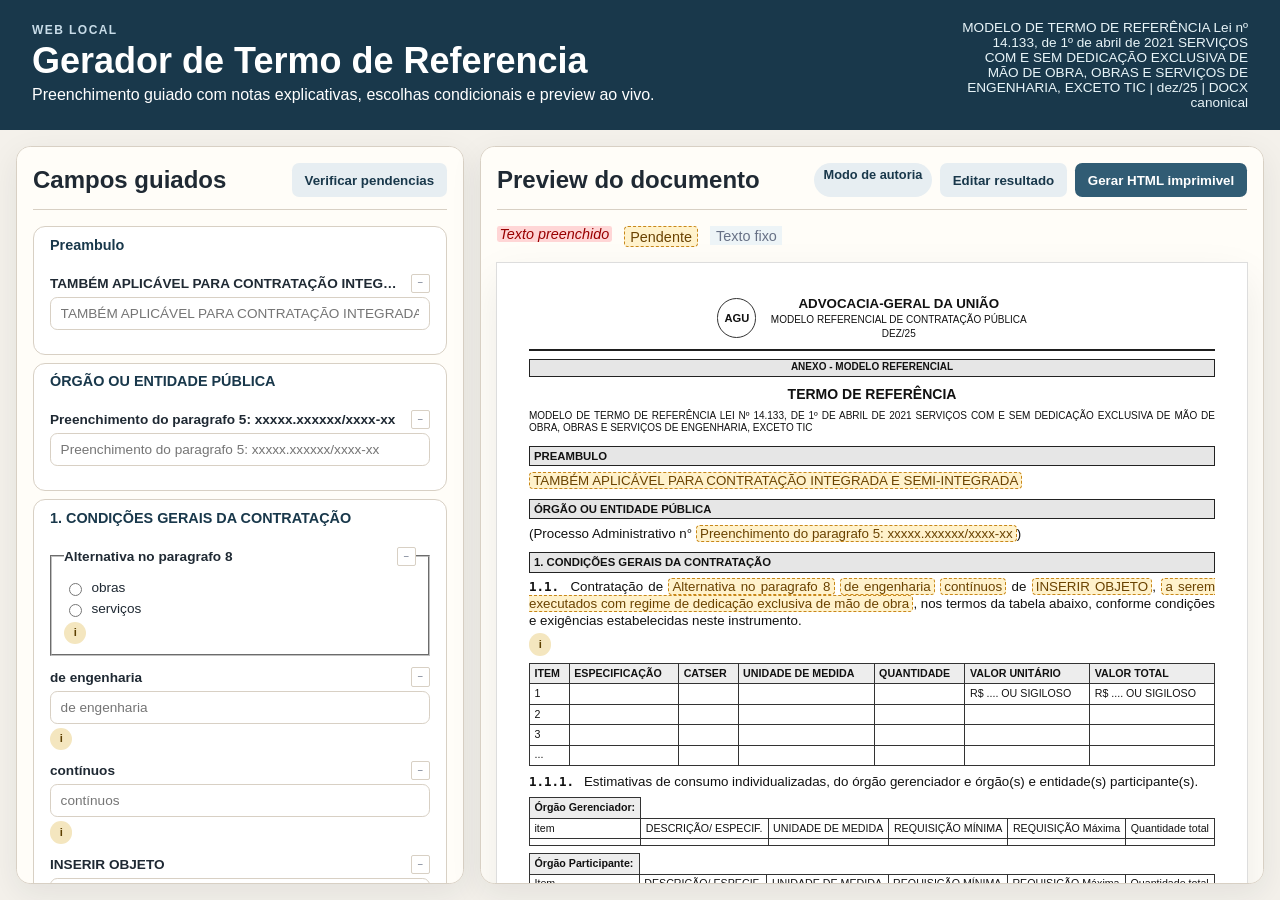
==== commit 82761a37: "Correção dos indices" ====
--- a/app/index.html
+++ b/app/index.html
@@ -34,6 +34,7 @@
         <h2 id="preview-title">Preview do documento</h2>
         <div class="preview-actions">
           <span class="badge">Modo de autoria</span>
+          <button class="secondary" type="button" id="edit-preview-button" aria-pressed="false">Editar resultado</button>
           <button type="button" id="export-button">Gerar HTML imprimivel</button>
         </div>
       </div>
--- a/app/styles.css
+++ b/app/styles.css
@@ -7,9 +7,15 @@
   --accent: #315c74;
   --accent-strong: #19384b;
   --warning: #9f3a38;
-  --mark: #ffe0ea;
+  --mark: #ffe0e0;
+  --mark-text: #990000;
   --pending: #fff2cc;
   --fixed: #edf4f7;
+}
+
+html,
+body {
+  height: 100%;
 }
 
 * {
@@ -20,7 +26,10 @@
   margin: 0;
   background: var(--bg);
   color: var(--ink);
+  display: flex;
+  flex-direction: column;
   font-family: Arial, Helvetica, sans-serif;
+  overflow: hidden;
 }
 
 .app-header {
@@ -59,17 +68,21 @@
 
 .workspace {
   display: grid;
+  flex: 1;
   grid-template-columns: minmax(18rem, 28rem) 1fr;
   gap: 1rem;
+  min-height: 0;
+  overflow: hidden;
   padding: 1rem;
 }
 
 .panel {
-  min-height: calc(100vh - 8rem);
   background: var(--panel);
   border: 1px solid var(--line);
   border-radius: 0.9rem;
   box-shadow: 0 0.6rem 2rem rgba(31, 41, 51, 0.08);
+  min-height: 0;
+  overscroll-behavior: contain;
 }
 
 .controls {
@@ -96,25 +109,16 @@
   margin: 0;
 }
 
-/* Section Card - Collapsible */
+/* Section Card */
 .section-card {
   border: 1px solid var(--line);
   border-radius: 0.75rem;
   margin-bottom: 0.5rem;
   background: #fff;
-  transition: box-shadow 0.2s;
-  overflow: hidden;
-}
-
-.section-card.collapsed {
-  box-shadow: none;
-  border-color: #e5ddd0;
 }
 
 .section-header {
   padding: 0.6rem 1rem;
-  cursor: pointer;
-  user-select: none;
   display: flex;
   align-items: center;
   justify-content: space-between;
@@ -131,18 +135,8 @@
 
 .section-body {
   padding: 0 1rem 0.8rem;
-  transition: max-height 0.35s ease, opacity 0.35s ease, padding 0.35s ease;
-  max-height: 2000px;
-  opacity: 1;
-  overflow: visible;
-}
-
-.section-card.collapsed .section-body {
-  max-height: 0 !important;
-  overflow: hidden !important;
-  padding-top: 0 !important;
-  padding-bottom: 0 !important;
-  opacity: 0 !important;
+  min-width: 0;
+  max-width: 100%;
 }
 
 /* Field / Choice Groups */
@@ -150,6 +144,10 @@
 .choice-group {
   margin: 0.7rem 0;
   transition: opacity 0.25s;
+  min-width: 0;
+  max-width: 100%;
+  overflow-wrap: break-word;
+  word-wrap: break-word;
 }
 
 .field-group.excluded,
@@ -265,9 +263,30 @@
   overflow-wrap: break-word;
 }
 
-.choice-option span {
+.choice-option-content {
   flex: 1;
   min-width: 0;
+}
+
+.choice-option-label {
+  display: block;
+}
+
+.choice-output-preview {
+  border-left: 2px solid var(--line);
+  color: var(--muted);
+  margin-top: 0.3rem;
+  padding-left: 0.5rem;
+}
+
+.choice-output-preview summary {
+  cursor: pointer;
+  font-size: 0.75rem;
+  font-weight: 700;
+}
+
+.choice-output-line {
+  margin: 0.18rem 0;
 }
 
 .choice-group legend {
@@ -306,28 +325,120 @@
 }
 
 .document-preview {
-  max-width: 54rem;
+  width: 100%;
+  max-width: none;
   min-height: 45rem;
   margin: 0 auto;
   padding: clamp(1rem, 3vw, 2rem);
   background: #fff;
   color: #111;
-  font-family: "Times New Roman", Times, serif;
-  font-size: 12pt;
-  line-height: 1.5;
+  font-family: Arial, Helvetica, sans-serif;
+  font-size: 10pt;
+  line-height: 1.28;
   box-shadow: 0 0 0 1px #ddd, 0 1rem 2.5rem rgba(0, 0, 0, 0.08);
+}
+
+.document-header {
+  align-items: center;
+  border-bottom: 2px solid #1f1f1f;
+  display: flex;
+  gap: 0.9rem;
+  justify-content: center;
+  margin-bottom: 0.45rem;
+  padding-bottom: 0.55rem;
+  text-align: center;
+  text-transform: uppercase;
+}
+
+.document-seal {
+  align-items: center;
+  border: 1px solid #333;
+  border-radius: 50%;
+  display: inline-flex;
+  flex: 0 0 2.45rem;
+  font-size: 0.7rem;
+  font-weight: 700;
+  height: 2.45rem;
+  justify-content: center;
+  width: 2.45rem;
+}
+
+.document-heading-text {
+  display: grid;
+  gap: 0.08rem;
+}
+
+.document-heading-text strong {
+  font-size: 10pt;
+}
+
+.document-heading-text span,
+.document-heading-text small,
+.document-model-title,
+.document-footer {
+  font-size: 7.5pt;
+}
+
+.document-annex {
+  background: #e6e6e6;
+  border: 1px solid #222;
+  font-size: 7.5pt;
+  font-weight: 700;
+  margin: 0.4rem 0 0.6rem;
+  padding: 0.1rem 0.25rem;
+  text-align: center;
+  text-transform: uppercase;
+}
+
+.document-preview h1 {
+  font-size: 10.5pt;
+  margin: 0.55rem 0 0.35rem;
+  text-align: center;
+  text-transform: uppercase;
+}
+
+.document-model-title {
+  margin: 0 0 0.55rem;
+  text-align: center;
+  text-transform: uppercase;
 }
 
 .document-preview h2 {
   font-family: Arial, Helvetica, sans-serif;
-  font-size: 1rem;
-  margin: 1.4rem 0 0.6rem;
+  font-size: 8.5pt;
+  background: #e6e6e6;
+  border: 1px solid #222;
+  margin: 0.65rem 0 0.35rem;
+  padding: 0.12rem 0.25rem;
   text-transform: uppercase;
 }
 
 mark {
-  background: var(--mark);
+  background: #ffd6d6;
+  color: #990000;
+  font-style: italic;
   padding: 0 0.15rem;
+  border-radius: 0.15rem;
+}
+
+.conditional-output {
+  background: #ffd6d6;
+  color: #990000;
+  font-style: italic;
+  padding: 0 0.15rem;
+  border-radius: 0.15rem;
+}
+
+.variable-output {
+  background: #ffd6d6;
+  color: #990000;
+  font-style: italic;
+  padding: 0 0.15rem;
+  border-radius: 0.15rem;
+}
+
+.semantic-review {
+  color: #111;
 }
 
 .unresolved {
@@ -386,6 +497,33 @@
 #export-button:disabled {
   cursor: not-allowed;
   opacity: 0.55;
+}
+
+#edit-preview-button[aria-pressed="true"] {
+  background: var(--accent-strong);
+  color: #fff;
+}
+
+.preview-editing .editable-content,
+.preview-editing h2,
+.preview-editing .preview-table th,
+.preview-editing .preview-table td {
+  cursor: text;
+  outline: 1px dashed rgba(49, 92, 116, 0.35);
+  outline-offset: 2px;
+}
+
+.preview-editing .editable-content:focus,
+.preview-editing h2:focus,
+.preview-editing .preview-table th:focus,
+.preview-editing .preview-table td:focus {
+  background: #fffef4;
+  box-shadow: 0 0 0 2px rgba(49, 92, 116, 0.2);
+  outline: 1px solid var(--accent);
+}
+
+.manual-edit {
+  box-shadow: inset 0 -1px 0 rgba(49, 92, 116, 0.35);
 }
 
 /* Note Dialog */
@@ -412,12 +550,12 @@
 
 /* Paragraph Index in Preview */
 .p-index {
-  color: #aab8c5;
+  color: #111;
   font-family: monospace;
-  font-size: 0.65rem;
-  margin-right: 0.2rem;
+  font-size: 0.78rem;
+  font-weight: 700;
+  margin-right: 0.15rem;
   user-select: none;
-  vertical-align: super;
   cursor: pointer;
   transition: color 0.15s;
 }
@@ -425,32 +563,40 @@
 .p-index:hover {
   color: var(--accent);
   text-decoration: underline;
+}
+
+.document-preview p {
+  margin: 0.3em 0;
+  text-align: justify;
+}
+
+.document-footer {
+  border-top: 1px solid #333;
+  color: #333;
+  margin-top: 0.9rem;
+  padding-top: 0.28rem;
+  text-align: center;
 }
 
 /* Table Preview */
 .preview-table {
   width: 100%;
   border-collapse: collapse;
-  margin: 0.75rem 0;
-  font-size: 0.85rem;
-  box-shadow: 0 1px 4px rgba(0,0,0,0.06);
+  margin: 0.45rem 0;
+  font-size: 8pt;
 }
 
 .preview-table th,
 .preview-table td {
-  border: 1px solid #ccc;
-  padding: 0.4rem 0.6rem;
+  border: 1px solid #333;
+  padding: 0.18rem 0.28rem;
   text-align: left;
   vertical-align: top;
 }
 
 .preview-table th {
-  background: #edf2f7;
-  font-weight: 700;
-}
-
-.preview-table tr:nth-child(even) td {
-  background: #fafafa;
+  background: #ededed;
+  font-weight: 700;
 }
 
 /* Table Editor in Form */
@@ -462,6 +608,10 @@
 
 .table-editor.excluded {
   opacity: 0.4;
+}
+
+.table-editor.excluded .mini-table,
+.table-editor.excluded .table-add-row {
   pointer-events: none;
 }
 
@@ -527,6 +677,10 @@
 }
 
 @media (max-width: 860px) {
+  body {
+    overflow: auto;
+  }
+
   .app-header {
     display: block;
   }
@@ -538,6 +692,8 @@
 
   .workspace {
     grid-template-columns: 1fr;
+    min-height: auto;
+    overflow: visible;
   }
 
   .preview-actions {
